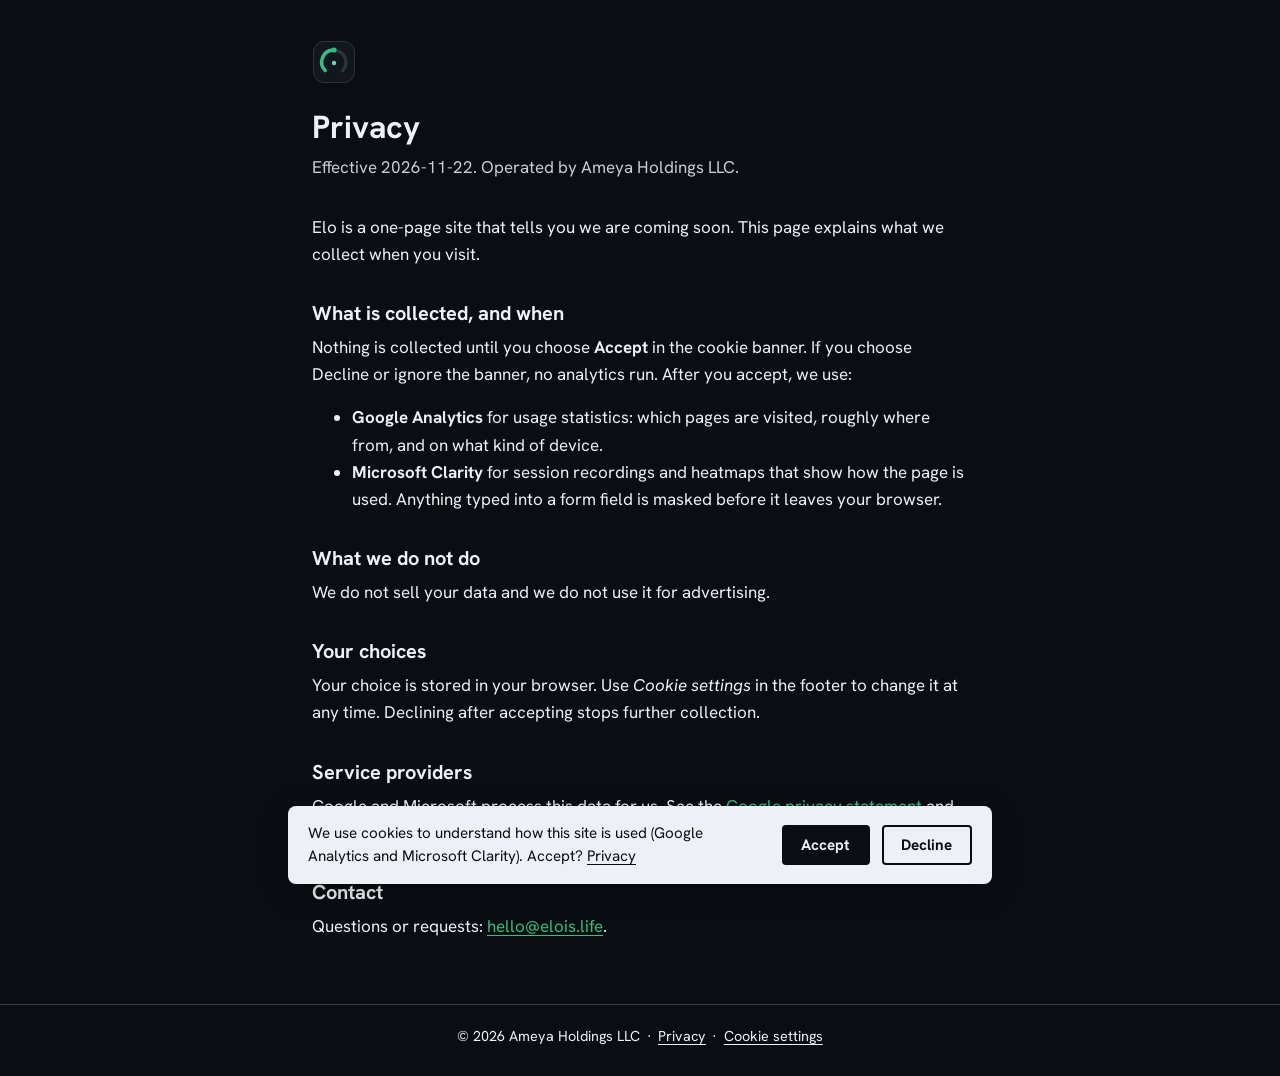
==== privacy/index.html @ fbfb55ec "Coming-soon page Co-Authored-By: Claude Opus 5.5 <noreply@anthropic.com>" ====
<!doctype html>
<html lang="en" data-gtm="GTM-PTMGX3LK" data-clarity="zhxpzpw277" data-privacy="/privacy/">
<head>
<meta charset="utf-8">
<meta name="viewport" content="width=device-width, initial-scale=1">
<meta name="theme-color" content="#0A0D12">
<link rel="icon" href="/assets/favicon.svg" type="image/svg+xml">
<link rel="icon" href="/assets/favicon.png" type="image/png" sizes="180x180">
<link rel="apple-touch-icon" href="/assets/favicon.png">
<link rel="preconnect" href="https://fonts.googleapis.com">
<link rel="preconnect" href="https://fonts.gstatic.com" crossorigin>
<link rel="stylesheet" href="https://fonts.googleapis.com/css2?family=Hanken+Grotesk:wght@600;700&amp;display=swap">
<link rel="stylesheet" href="/assets/brand.css">
<link rel="stylesheet" href="/assets/site.css">
<script src="/assets/consent.js" defer></script>
<title>Privacy — Elo</title>
<meta name="description" content="How Elo handles analytics and your privacy choices.">
<link rel="canonical" href="https://elois.life/privacy/">
</head>
<body>
<a class="skip" href="#main">Skip to content</a>
<main id="main" class="doc">
  <div class="doc-head">
    <a href="/"><img class="logo" src="/assets/logo.svg" alt="Elo home"></a>
    <h1>Privacy</h1>
    <p class="meta">Effective 2026-11-22. Operated by Ameya Holdings LLC.</p>
  </div>
  <p>Elo is a one-page site that tells you we are coming soon. This page explains what we collect when you visit.</p>

  <h2>What is collected, and when</h2>
  <p>Nothing is collected until you choose <strong>Accept</strong> in the cookie banner. If you choose Decline or ignore the banner, no analytics run. After you accept, we use:</p>
  <ul>
    <li><strong>Google Analytics</strong> for usage statistics: which pages are visited, roughly where from, and on what kind of device.</li>
    <li><strong>Microsoft Clarity</strong> for session recordings and heatmaps that show how the page is used. Anything typed into a form field is masked before it leaves your browser.</li>
  </ul>

  <h2>What we do not do</h2>
  <p>We do not sell your data and we do not use it for advertising.</p>

  <h2>Your choices</h2>
  <p>Your choice is stored in your browser. Use <em>Cookie settings</em> in the footer to change it at any time. Declining after accepting stops further collection.</p>

  <h2>Service providers</h2>
  <p>Google and Microsoft process this data for us. See the <a href="https://policies.google.com/privacy" rel="noopener">Google privacy statement</a> and the <a href="https://privacy.microsoft.com/privacystatement" rel="noopener">Microsoft privacy statement</a>.</p>

  <h2>Contact</h2>
  <p>Questions or requests: <a href="mailto:hello@elois.life">hello@elois.life</a>.</p>
</main>
<footer class="site-footer">
  <span>&copy; 2026 Ameya Holdings LLC</span><span class="sep" aria-hidden="true">&middot;</span><a href="/privacy/">Privacy</a><span class="sep" aria-hidden="true">&middot;</span><button type="button" class="link-button" data-consent-open>Cookie settings</button>
</footer>
</body>
</html>
---- assets/brand.css ----
:root {
  --brand-primary: #34BE80;
  --brand-accent: #6FD7A8;
  --brand-bg: #0A0D12;
  --brand-text: #EDF0F4;
  --font-heading: 'Hanken Grotesk', system-ui, -apple-system, 'Segoe UI', Roboto, sans-serif;
  --font-body: 'Hanken Grotesk', system-ui, -apple-system, 'Segoe UI', Roboto, sans-serif;
}
---- assets/site.css ----
*, *::before, *::after { box-sizing: border-box; }
html { -webkit-text-size-adjust: 100%; }
body {
  margin: 0;
  min-height: 100vh;
  min-height: 100dvh;
  display: flex;
  flex-direction: column;
  background: var(--brand-bg);
  color: var(--brand-text);
  font: 400 1.0625rem/1.6 var(--font-body);
}
a { color: var(--brand-primary); text-underline-offset: 0.2em; }
a:hover { text-decoration-thickness: 2px; }
a:focus-visible, button:focus-visible { outline: 3px solid var(--brand-accent); outline-offset: 3px; border-radius: 2px; }

.sr-only {
  position: absolute; width: 1px; height: 1px; margin: -1px; padding: 0;
  overflow: hidden; clip: rect(0 0 0 0); white-space: nowrap; border: 0;
}
.skip { position: absolute; left: 1rem; top: -4rem; padding: 0.5rem 1rem; background: var(--brand-text); color: var(--brand-bg); z-index: 200; }
.skip:focus { top: 1rem; }

.stage {
  flex: 1;
  display: flex;
  flex-direction: column;
  align-items: center;
  justify-content: center;
  padding: 3rem 1.5rem 2rem;
  text-align: center;
}
.stage-inner { width: 100%; max-width: 36rem; animation: rise 0.7s ease-out both; }
.logo { display: block; max-width: min(16rem, 70%); max-height: 7rem; width: auto; height: auto; margin: 0 auto 2rem; }
.brand-name { font: 700 2.25rem/1.15 var(--font-heading); margin: 0 0 1rem; }
.tagline { font: 600 1.375rem/1.35 var(--font-heading); margin: 0 0 1rem; }
.description { margin: 0 auto 1.75rem; max-width: 32rem; }
.badge {
  display: inline-block;
  margin: 0 0 1.75rem;
  padding: 0.35rem 1rem;
  border: 2px solid var(--brand-primary);
  border-radius: 999px;
  color: var(--brand-primary);
  font: 700 0.8125rem/1.2 var(--font-heading);
  letter-spacing: 0.12em;
  text-transform: uppercase;
}
.contact { margin: 0; }

.site-footer {
  padding: 1.25rem 1.5rem 1.75rem;
  border-top: 1px solid color-mix(in srgb, var(--brand-text) 20%, transparent);
  text-align: center;
  font-size: 0.9rem;
}
.site-footer a, .site-footer button { color: var(--brand-text); }
.site-footer .sep { margin: 0 0.4rem; }
.link-button { background: none; border: 0; padding: 0; font: inherit; text-decoration: underline; text-underline-offset: 0.2em; cursor: pointer; }

.doc { width: 100%; max-width: 44rem; margin: 0 auto; padding: 2.5rem 1.5rem 3rem; flex: 1; }
.doc-head { margin-bottom: 2rem; }
.doc-head .logo { margin: 0 0 1.5rem; max-width: 12rem; max-height: 4.5rem; }
.doc h1 { font: 700 2rem/1.2 var(--font-heading); margin: 0 0 0.5rem; }
.doc h2 { font: 700 1.25rem/1.3 var(--font-heading); margin: 2rem 0 0.5rem; }
.doc p, .doc ul { margin: 0 0 1rem; }
.doc .meta { opacity: 0.85; }

.consent-banner {
  position: fixed; left: 1rem; right: 1rem; bottom: 1rem; z-index: 100;
  max-width: 44rem; margin: 0 auto; padding: 1rem 1.25rem;
  display: flex; flex-wrap: wrap; align-items: center; gap: 0.75rem 1.5rem;
  background: var(--brand-text); color: var(--brand-bg);
  border-radius: 8px; box-shadow: 0 8px 28px rgba(0, 0, 0, 0.25);
  font-size: 0.95rem; line-height: 1.5;
}
.consent-text { flex: 1 1 16rem; margin: 0; }
.consent-link { color: var(--brand-bg); }
.consent-actions { display: flex; gap: 0.75rem; }
.consent-btn {
  padding: 0.5rem 1.1rem; border: 2px solid var(--brand-bg); border-radius: 4px;
  background: transparent; color: var(--brand-bg); font: 700 0.95rem var(--font-body); cursor: pointer;
}
.consent-btn--accept { background: var(--brand-bg); color: var(--brand-text); }
.consent-btn:hover { opacity: 0.88; }
.consent-btn:focus-visible, .consent-link:focus-visible { outline: 3px solid var(--brand-bg); outline-offset: 2px; }

@keyframes rise { from { opacity: 0; transform: translateY(0.75rem); } to { opacity: 1; transform: none; } }
@media (max-width: 480px) {
  .brand-name { font-size: 1.875rem; }
  .tagline { font-size: 1.1875rem; }
  .consent-actions { width: 100%; }
  .consent-btn { flex: 1; }
}
@media (prefers-reduced-motion: reduce) {
  .stage-inner { animation: none; }
}
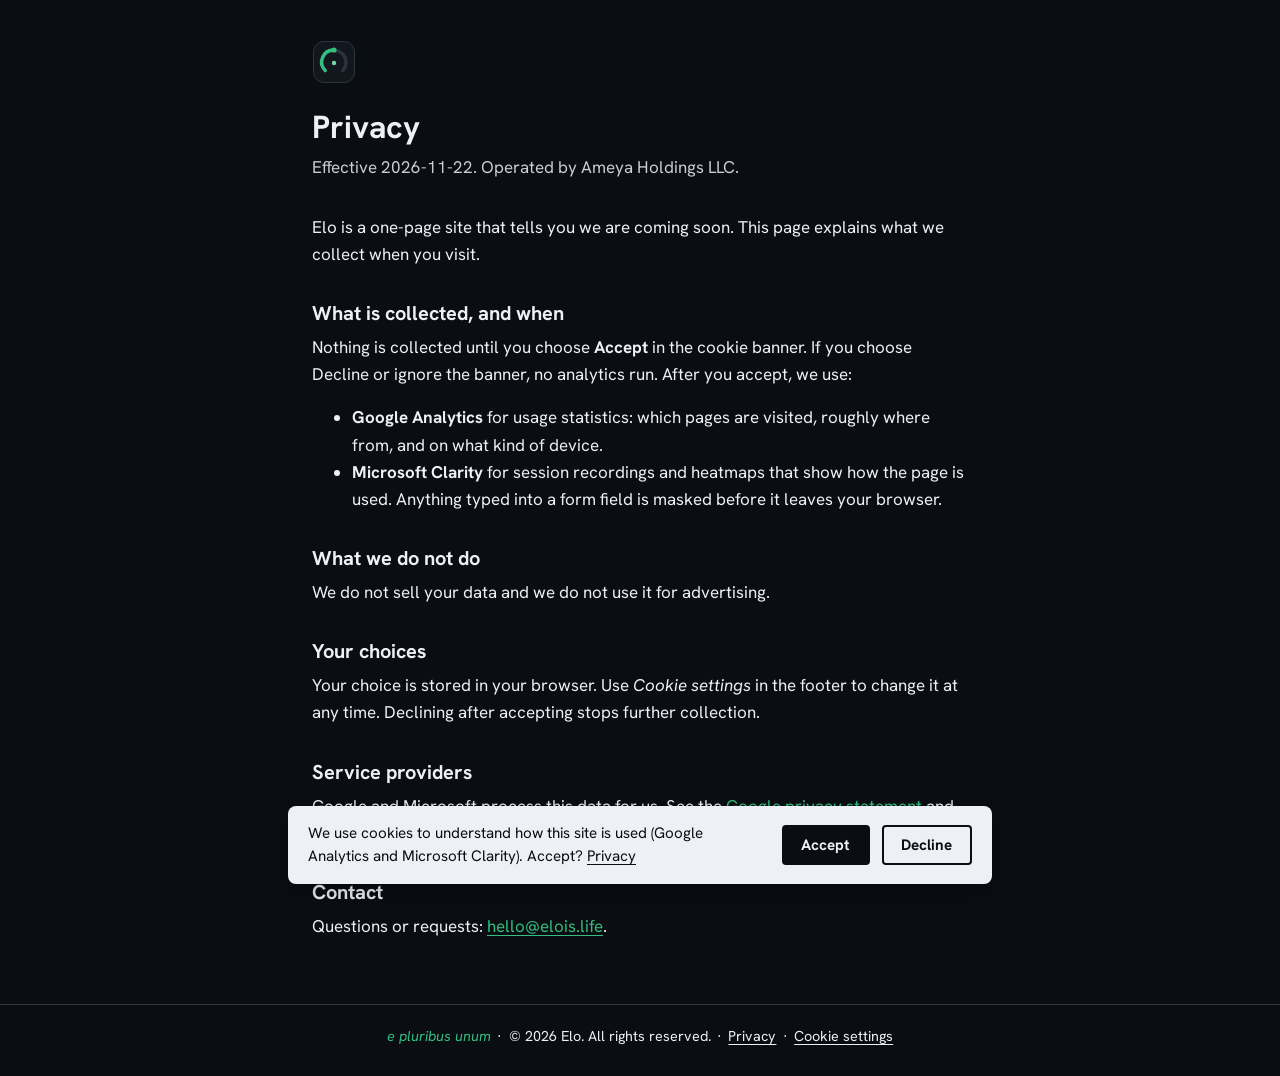
==== commit ef8d44fd: "Footer: brand copyright and motto Co-Authored-By: Claude Opus 5.5 <noreply@anthropic.com> Claude-Ses" ====
--- a/privacy/index.html
+++ b/privacy/index.html
@@ -47,7 +47,7 @@
   <p>Questions or requests: <a href="mailto:hello@elois.life">hello@elois.life</a>.</p>
 </main>
 <footer class="site-footer">
-  <span>&copy; 2026 Ameya Holdings LLC</span><span class="sep" aria-hidden="true">&middot;</span><a href="/privacy/">Privacy</a><span class="sep" aria-hidden="true">&middot;</span><button type="button" class="link-button" data-consent-open>Cookie settings</button>
+  <span class="motto"><span data-egg>e</span> pluribus unum</span><span class="sep" aria-hidden="true">&middot;</span><span>&copy; 2026 Elo. All rights reserved.</span><span class="sep" aria-hidden="true">&middot;</span><a href="/privacy/">Privacy</a><span class="sep" aria-hidden="true">&middot;</span><button type="button" class="link-button" data-consent-open>Cookie settings</button>
 </footer>
 </body>
 </html>
--- a/assets/site.css
+++ b/assets/site.css
@@ -56,6 +56,7 @@
 }
 .site-footer a, .site-footer button { color: var(--brand-text); }
 .site-footer .sep { margin: 0 0.4rem; }
+.site-footer .motto { font-family: var(--font-heading); font-style: italic; color: var(--brand-primary); }
 .link-button { background: none; border: 0; padding: 0; font: inherit; text-decoration: underline; text-underline-offset: 0.2em; cursor: pointer; }
 
 .doc { width: 100%; max-width: 44rem; margin: 0 auto; padding: 2.5rem 1.5rem 3rem; flex: 1; }
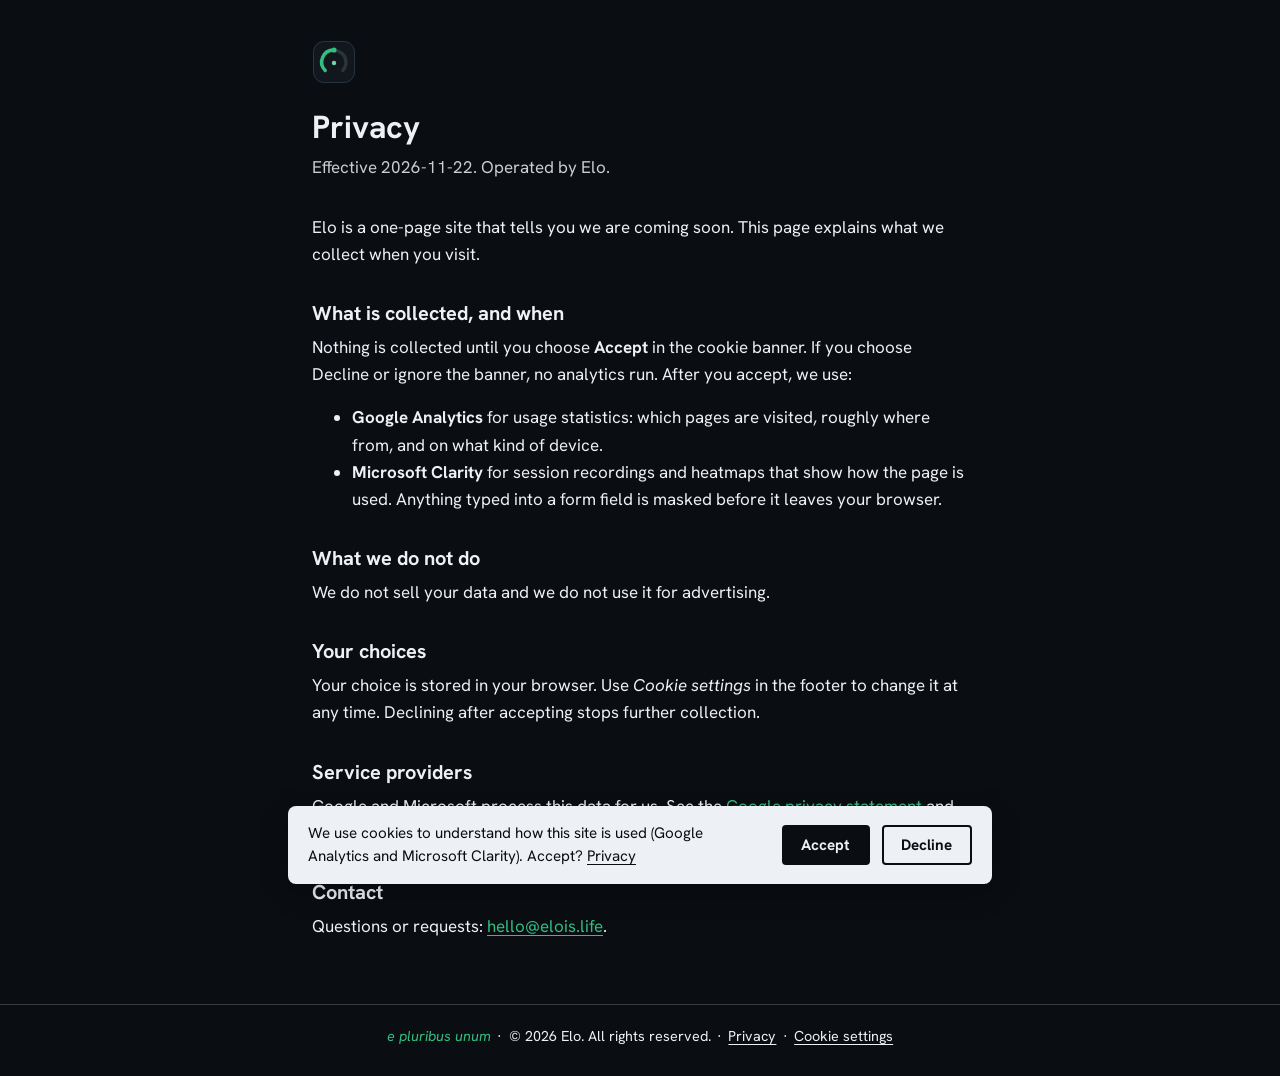
==== commit 2288e9de: "Privacy: brand as operator; neutral consent key Co-Authored-By: Claude Opus 5.5 <noreply@anthropic.c" ====
--- a/privacy/index.html
+++ b/privacy/index.html
@@ -23,7 +23,7 @@
   <div class="doc-head">
     <a href="/"><img class="logo" src="/assets/logo.svg" alt="Elo home"></a>
     <h1>Privacy</h1>
-    <p class="meta">Effective 2026-11-22. Operated by Ameya Holdings LLC.</p>
+    <p class="meta">Effective 2026-11-22. Operated by Elo.</p>
   </div>
   <p>Elo is a one-page site that tells you we are coming soon. This page explains what we collect when you visit.</p>
 
